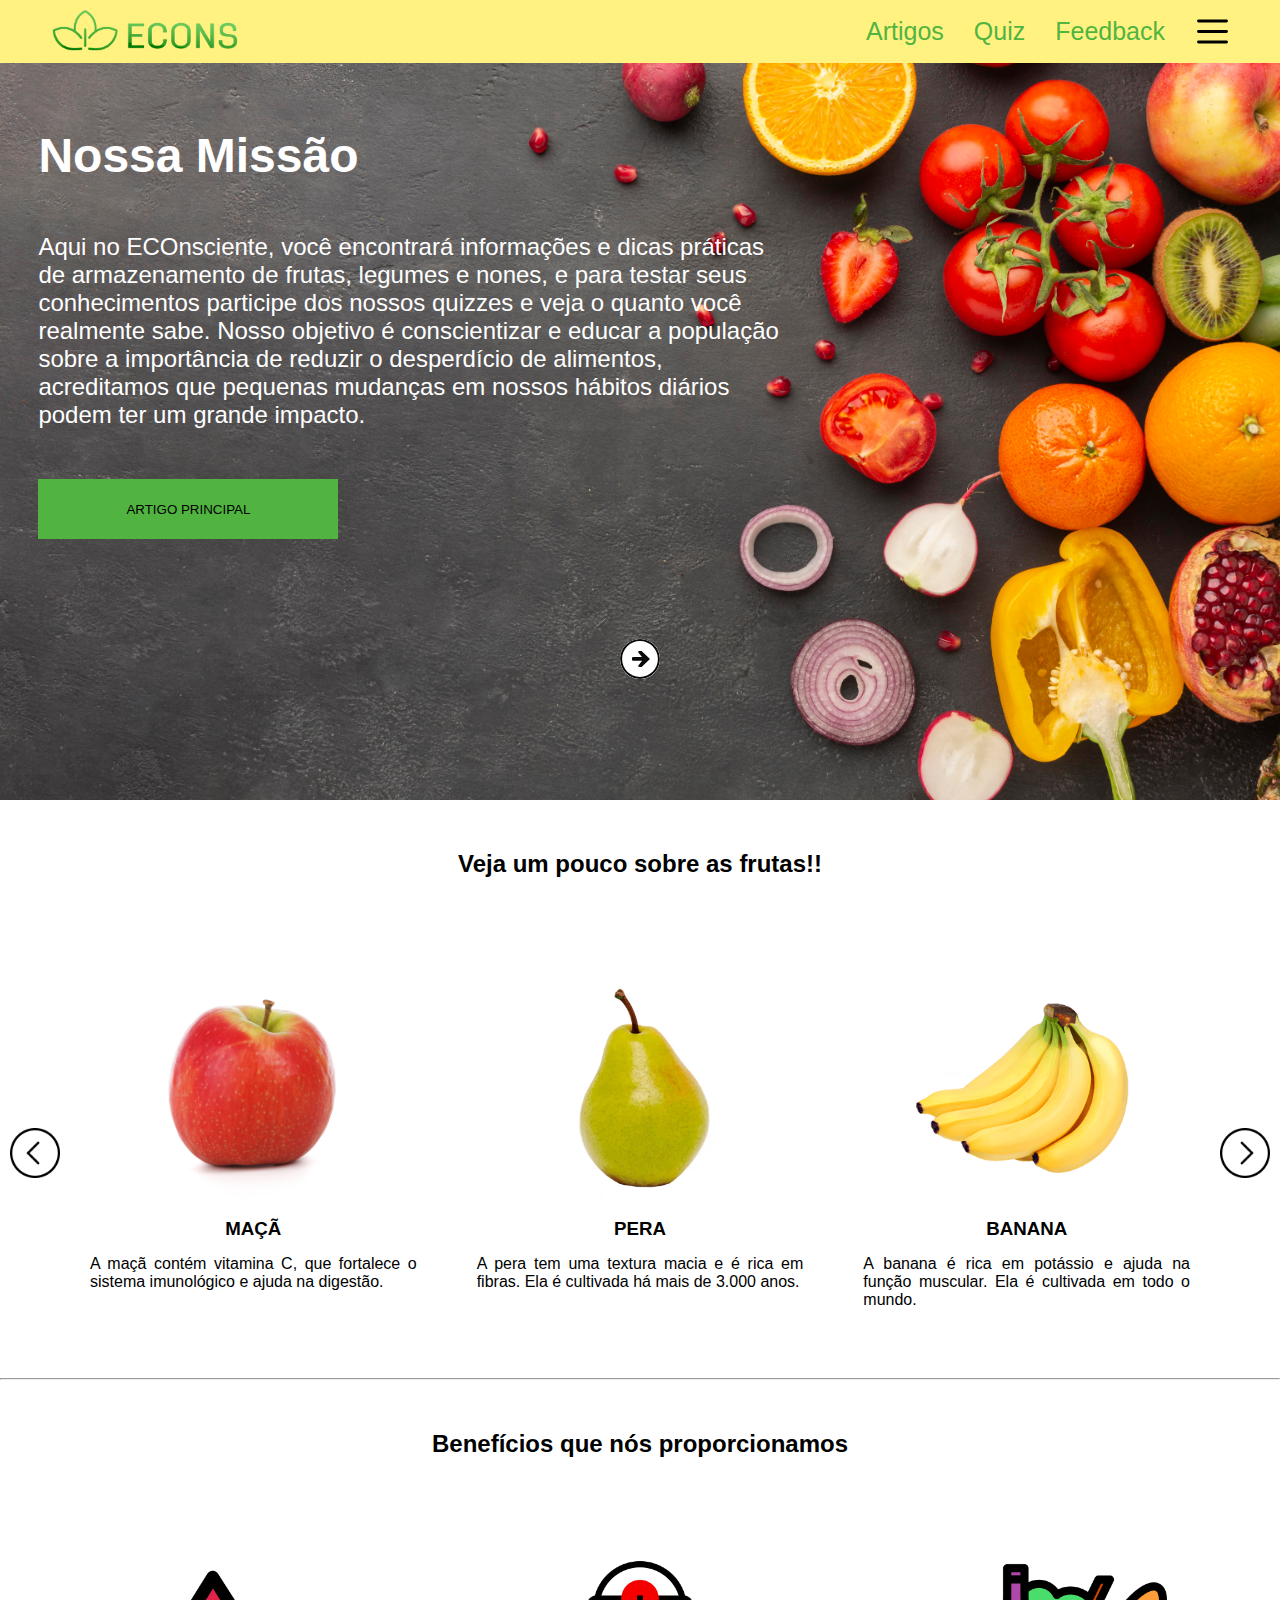
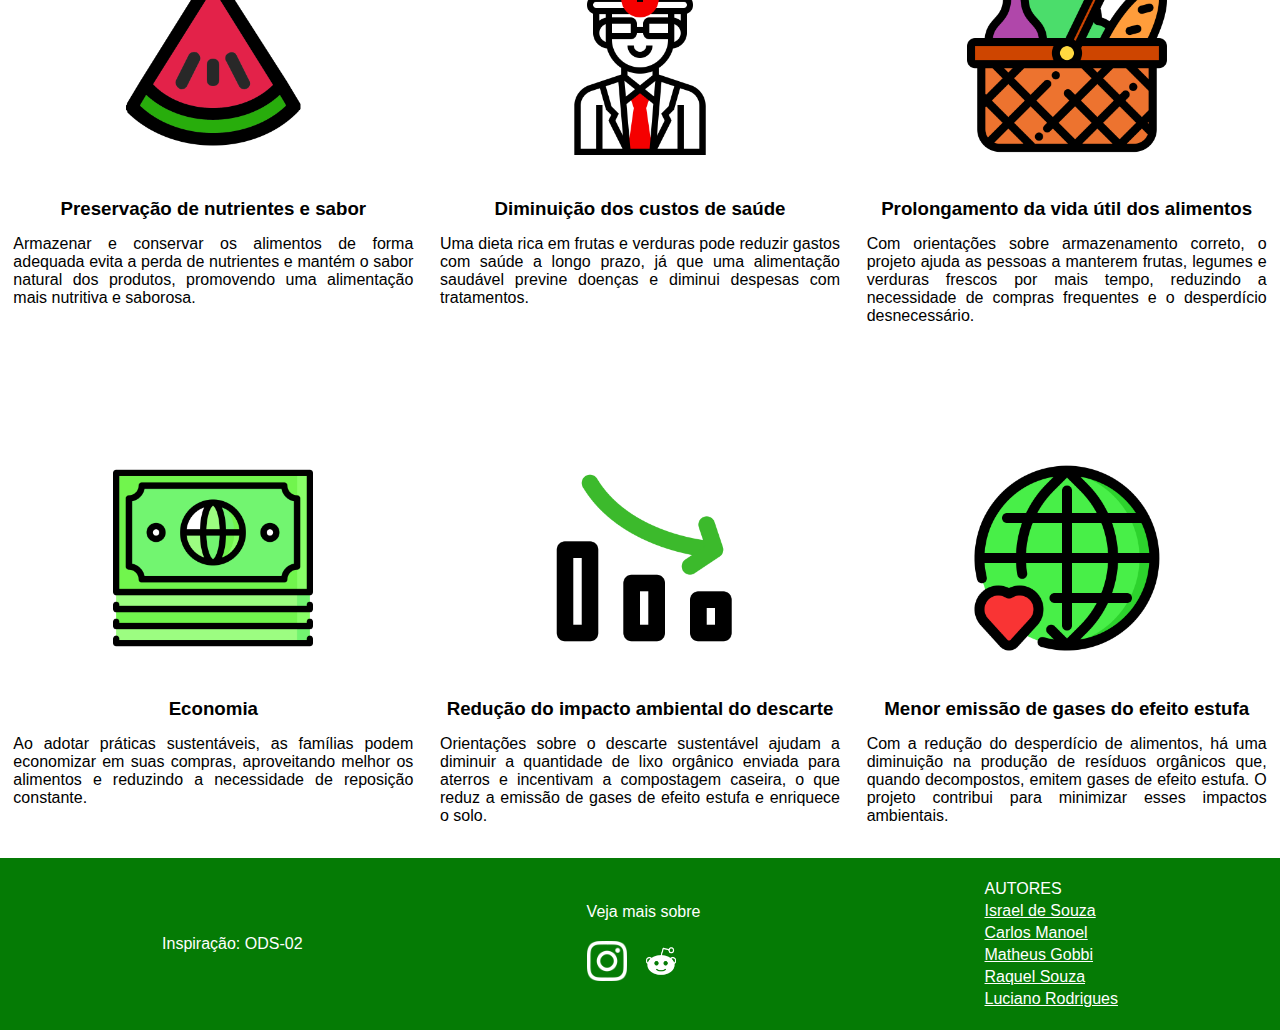
==== index.html @ 38c174a5 "[chore/feat]" ====
<!DOCTYPE html>
<html lang="pt-br">

<head>
    <link rel="shortcut icon" type="imagex/png" href="./assets/img/icone-logo.ico">
    
    <meta charset="UTF-8">
    <meta name="viewport" content="width=device-width, initial-scale=1.0">
    <title>ECONS</title>

    <link rel="stylesheet" href="./assets/style/mainintro.css">
    <link rel="stylesheet" href="./assets/style/pontos-positivos.css">
    <link rel="stylesheet" href="./assets/style/carrossel.css">
    <link rel="stylesheet" href="./assets/style/apresentacao.css">
    <link rel="stylesheet" href="./assets/style/sessao-catalogo.css">
    <link rel="stylesheet" href="./assets/style/header.css">
    <link rel="stylesheet" href="./assets/style/rodape.css">
    <link rel="stylesheet" href="./assets/style/footer-responsive-index.css">

</head>

<body>

    <header class="header">
        <div class="logo">
            <a href="./index.html"><img src="./assets/img/ECONSv2.png" alt=""></a>
        </div>

        <div>
            <nav>
                <ul>
                    <li><a href="./artigo.html">Artigos</a></li>
                    <li><a href="./quiz.html">Quiz</a></li>
                    <li><a href="./feedback.html">Feedback</a></li>

                    <li class="menu-hamb">
                        <svg xmlns="http://www.w3.org/2000/svg" x="0px" y="0px" id="menu-hamb" viewBox="0 0 50 50"
                            onclick="mostrarBarraLateral()">
                            <path
                                d="M 5 8 A 2.0002 2.0002 0 1 0 5 12 L 45 12 A 2.0002 2.0002 0 1 0 45 8 L 5 8 z M 5 23 A 2.0002 2.0002 0 1 0 5 27 L 45 27 A 2.0002 2.0002 0 1 0 45 23 L 5 23 z M 5 38 A 2.0002 2.0002 0 1 0 5 42 L 45 42 A 2.0002 2.0002 0 1 0 45 38 L 5 38 z">
                            </path>
                        </svg>
                    </li>

                </ul>
            </nav>
        </div>

    </header>

    <aside id="barraLateral">
        <nav>
            <p>Veja nosso catálogo completo de</p>
            <ol>
                <a href="./frutas.html" target="_self">
                    <li>Frutas</li>
                </a>
                <a href="./legumes.html" target="_self">
                    <li>Legumes</li>
                </a>
                <a href="./verduras.html" target="_self">
                    <li>Verduras</li>
                </a>

            </ol>
        </nav>
    </aside>



    <main class="intro">
        <div class="intro-info block" id="intro-missao">
            <h1>Nossa Missão</h1>
            <p id="missao">
                Aqui no ECOnsciente, você encontrará informações e dicas práticas de armazenamento de frutas, legumes e
                nones, e para testar seus conhecimentos participe dos nossos quizzes e veja o quanto você realmente
                sabe. Nosso objetivo é conscientizar e educar a população sobre a importância de reduzir o desperdício
                de alimentos, acreditamos que pequenas mudanças em nossos hábitos diários podem ter um grande impacto.
            </p>
            <a href="artigo.html" target="_blank"><button>ARTIGO PRINCIPAL</button></a>
        </div>

        <div class="intro-info none" id="intro-visao">
            <h1>O que pretendemos?</h1>
            <p id="pretencao">
                Nosso propósito é incentivar o consumo consciente e ajudar a reduzir o desperdício de alimentos. Para
                isso, reunimos informações essenciais sobre como manusear, armazenar, aproveitar e descartar frutas,
                legumes e verduras. Visamos resolver a fragmentação de dados espalhados pela internet, oferecendo
                conteúdos de fácil acesso e compreensão. Com isso, você pode aprender sobre técnicas de preservação,
                condições ideais de armazenamento, como identificar alimentos estragados, aproveitar ao máximo cada
                produto e descartar de forma consciente. Além disso, incluimos um quiz interativo que permite você
                testar e aprimorar os seus conhecimentos de uma forma divertida.
            </p>
        </div>

        <!-- B O T O E S -->
        <div id="intro-btn-navegacao">
            <svg class="none" version="1.1" id="icon1" xmlns="http://www.w3.org/2000/svg" x="0" y="0"
                viewBox="0 0 128 128" style="enable-background:new 0 0 128 128" xml:space="preserve"
                onclick="mudarFundoPrincipal(1)">
                <path class="st2"
                    d="M64 .3C28.7.3 0 28.8 0 64s28.7 63.7 64 63.7 64-28.5 64-63.7S99.3.3 64 .3zm0 121C32.2 121.3 6.4 95.7 6.4 64 6.4 32.3 32.2 6.7 64 6.7s57.6 25.7 57.6 57.3c0 31.7-25.8 57.3-57.6 57.3zm22.4-63.7H57.6l12.3-15.2c0-2.2-1.8-3.9-3.9-3.9h-7.1L32 64l26.8 25.5H66c2.2 0 3.9-1.8 3.9-3.9L57.1 69.9h28.6c2.2 0 3.9-1.8 3.9-3.9v-4c0-2.1-1-4.4-3.2-4.4z"
                    id="left_1_" />
            </svg>
            <svg version="1.1" id="icon2" xmlns="http://www.w3.org/2000/svg" x="0" y="0" viewBox="0 0 128 128"
                onclick="mudarFundoPrincipal(2)" style="enable-background:new 0 0 128 128" xml:space="preserve">
                <style>
                    .st0 {
                        display: none
                    }

                    .st1 {
                        display: inline
                    }

                    .st2 {
                        fill: #0a0a0a
                    }
                </style>
                <g id="row2_1_">
                    <g id="_x33__3_">
                        <path class="st2"
                            d="M64 .3C28.8.3.3 28.8.3 64s28.5 63.7 63.7 63.7 63.7-28.5 63.7-63.7S99.2.3 64 .3zm0 121C32.3 121.3 6.7 95.7 6.7 64 6.7 32.3 32.3 6.7 64 6.7c31.7 0 57.3 25.7 57.3 57.3 0 31.7-25.6 57.3-57.3 57.3zm-2-82.8c-2.2 0-3.9 1.8-3.9 3.9l12.2 15.2H41.7c-2.2 0-3.2 2.2-3.2 4.4v4c0 2.2 1.8 3.9 3.9 3.9h28.4L58.1 85.6c0 2.2 1.8 3.9 3.9 3.9h7.1L95.8 64 69.1 38.5H62z"
                            id="right_1_" />
                    </g>
                </g>
            </svg>
        </div>
    </main>

    <h2 class="center">
        Veja um pouco sobre <span id="alimentoAtual"></span>
    </h2>

    <section id="carrossel">

        <div>
            <button class="arrow-carrossel esq" onclick="anteriorExibicao()"></button>
        </div>

        <!-- FRUTAS -->

        <!-- 01 - 03 -->
        <div class="flv" id="item-carrossel-01">
            <div class="flv-image" id="maca"></div>
            <h3>MAÇÃ</h3>
            <p>
                A maçã contém vitamina C, que fortalece o sistema imunológico e ajuda na digestão.
            </p>
        </div>

        <div class="flv" id="item-carrossel-02">
            <div class="flv-image" id="pera"></div>
            <h3>PERA</h3>
            <p>
                A pera tem uma textura macia e é rica em fibras. Ela é cultivada há mais de 3.000 anos.
            </p>
        </div>

        <div class="flv" id="item-carrossel-03">
            <div class="flv-image" id="banana"></div>
            <h3>BANANA</h3>
            <p>
                A banana é rica em potássio e ajuda na função muscular. Ela é cultivada em todo o mundo.
            </p>
        </div>





        <div class="flv none" id="item-carrossel-04">
            <div class="flv-image" id="kiwi"></div>
            <h3>KIWI</h3>
            <p>O kiwi é uma excelente fonte de vitamina C, ajudando a fortalecer o sistema imunológico.</p>
        </div>

        <div class="flv none" id="item-carrossel-05">
            <div class="flv-image" id="manga"></div>
            <h3>MANGA</h3>
            <p>A manga é rica em antioxidantes e vitamina A, beneficiando a saúde da pele e visão.</p>
        </div>

        <div class="flv none" id="item-carrossel-06">
            <div class="flv-image" id="melancia"></div>
            <h3>MELANCIA</h3>
            <p>
                A melancia é composta por 90% de água e é refrescante. Ela tem origens na África.
            </p>
        </div>





        <div class="flv none" id="item-carrossel-07">
            <div class="flv-image" id="pessego"></div>
            <h3>PÊSSEGO</h3>
            <p>
                O pêssego é rico em vitaminas A e C e tem origem na China.
            </p>
        </div>

        <div class="flv none" id="item-carrossel-08">
            <div class="flv-image" id="abacaxi"></div>
            <h3>ABACAXI</h3>
            <p>O abacaxi é rico em bromelina, uma enzima que ajuda na digestão e alivia inflamações.</p>
        </div>

        <div class="flv none" id="item-carrossel-09">
            <div class="flv-image" id="laranja"></div>
            <h3>LARANJA</h3>
            <p>A laranja é rica em vitamina C e pode ser usada para extrair óleos essenciais de sua casca.</p>
        </div>

        <!-- LEGUMES -->

        <div class="flv none" id="item-carrossel-10">
            <div class="flv-image" id="pepino"></div>
            <h3>PEPINO</h3>
            <p>
                O pepino é 95% água, ajudando na hidratação. Ele pertence à família das cucurbitáceas.
            </p>
        </div>

        <div class="flv none" id="item-carrossel-11">
            <div class="flv-image" id="abobora"></div>
            <h3>ABÓBORA</h3>
            <p>
                A abóbora é rica em vitamina A e antioxidantes, além de pertencer à família das cucurbitáceas.
            </p>
        </div>

        <div class="flv none" id="item-carrossel-12">
            <div class="flv-image maca" id="batata"></div>
            <h3>BATATA</h3>
            <p>
                A batata é rica em carboidratos e uma das hortaliças mais consumidas no mundo.
            </p>
        </div>





        <div class="flv none" id="item-carrossel-13">
            <div class="flv-image" id="cebola"></div>
            <h3>CEBOLA</h3>
            <p>
                A cebola é rica em antioxidantes e compostos que ajudam a fortalecer o sistema imunológico.
            </p>
        </div>

        <div class="flv none" id="item-carrossel-14">
            <div class="flv-image" id="beterraba"></div>
            <h3>BETERRABA</h3>
            <p>
                A beterraba é rica em ferro e antioxidantes, ajudando a melhorar a circulação sanguínea.
            </p>
        </div>

        <div class="flv none" id="item-carrossel-15">
            <div class="flv-image maca" id="aspargo"></div>
            <h3>ASPARGO</h3>
            <p>
                O aspargo é rico em vitaminas A, C e K, além de ser um excelente aliado para a saúde digestiva.
            </p>
        </div>





        <div class="flv none" id="item-carrossel-16">
            <div class="flv-image" id="rabanete"></div>
            <h3>RABANETE</h3>
            <p>
                O rabanete é rico em vitamina C e ajuda na digestão e desintoxicação.
            </p>
        </div>

        <div class="flv none" id="item-carrossel-17">
            <div class="flv-image" id="ervilha"></div>
            <h3>ERVILHA</h3>
            <p>
                A ervilha é rica em proteínas, fibras e vitaminas, sendo uma ótima opção para dietas equilibradas.
            </p>
        </div>

        <div class="flv none" id="item-carrossel-18">
            <div class="flv-image" id="berinjela"></div>
            <h3>BERINJELA</h3>
            <p>
                A berinjela é rica em fibras e antioxidantes, ajudando no controle do colesterol.
            </p>
        </div>

        <!-- VERDURAS -->

        <div class="flv none" id="item-carrossel-19">
            <div class="flv-image" id="alface"></div>
            <h3>ALFACE</h3>
            <p>
                A alface é rica em água e fibras, ajudando na digestão e na hidratação do corpo.
            </p>
        </div>

        <div class="flv none" id="item-carrossel-20">
            <div class="flv-image" id="couve"></div>
            <h3>COUVE</h3>
            <p>
                A couve é rica em vitaminas A, C e K, além de ser excelente para a saúde óssea e digestiva.
            </p>
        </div>

        <div class="flv none" id="item-carrossel-21">
            <div class="flv-image" id="espinafre"></div>
            <h3>ESPINAFRE</h3>
            <p>
                O espinafre é rico em ferro e antioxidantes, fortalecendo o sistema imunológico.
            </p>
        </div>




        <div class="flv none" id="item-carrossel-22">
            <div class="flv-image" id="brocolis"></div>
            <h3>BRÓCOLIS</h3>
            <p>
                O brócolis é rico em vitamina C e antioxidantes, bom para o coração e imunidade.
            </p>
        </div>

        <div class="flv none" id="item-carrossel-23">
            <div class="flv-image" id="agriao"></div>
            <h3>AGRIÃO</h3>
            <p>
                O agrião é rico em vitamina C e antioxidantes, beneficiando a pele e imunidade.
            </p>
        </div>

        <div class="flv none" id="item-carrossel-24">
            <div class="flv-image" id="repolho"></div>
            <h3>REPOLHO</h3>
            <p>
                O repolho é rico em fibras e vitamina C, ajudando na digestão e imunidade.
            </p>
        </div>

        <div class="flv none" id="item-carrossel-25">
            <div class="flv-image" id="acelga"></div>
            <h3>ACELGA</h3>
            <p>
                A acelga é rica em vitaminas A, C e K, além de cálcio e ferro, ajudando os ossos.
            </p>
        </div>

        <div class="flv none" id="item-carrossel-26">
            <div class="flv-image" id="pimentao"></div>
            <h3>ORÉGANO </h3>
            <p>
                O orégano tem antioxidantes e propriedades anti-inflamatórias, ajudando na digestão.
            </p>
        </div>

        <div class="flv none" id="item-carrossel-27">
            <div class="flv-image" id="coentro"></div>
            <h3>COENTRO</h3>
            <p>
                O coentro é rico em antioxidantes e vitaminas A e C, auxiliando na digestão e detox.
            </p>
        </div>

        <div>
            <button class="arrow-carrossel dir" onclick="proximaExibicao()"></button>
        </div>

    </section>

    <!-- ALGO PARA SEPARAR AS SESSÕES -->
    <hr>

    <h2 class="center">
        Benefícios que nós proporcionamos
    </h2>

    <section>

        <div class="pontos-positivos">
            <div class="box">
                <div class="box-content">
                    <img src="./assets/img/index/watermelon-breakfast-svgrepo-com.png" width="200px" alt="" srcset="">
                </div>
                <h3>Preservação de nutrientes e sabor</h3>
                <p>Armazenar e conservar os alimentos de forma adequada evita a perda de nutrientes e mantém o sabor
                    natural dos produtos, promovendo uma alimentação mais nutritiva e saborosa.</p>
            </div>

            <div class="box">
                <div class="box-content"><img src="./assets/img/index/doctor-human-svgrepo-com.png" width="200px" alt=""
                        srcset=""></div>
                <h3>Diminuição dos custos de saúde</h3>
                <p>Uma dieta rica em frutas e verduras pode reduzir gastos com saúde a longo prazo, já que uma
                    alimentação saudável previne doenças e diminui despesas com tratamentos.</p>
            </div>

            <div class="box">
                <div class="box-content ">
                    <img src="./assets/img/index/basket-picnic-svgrepo-com.png" width="200px" alt="" srcset="">
                </div>
                <h3>Prolongamento da vida útil dos alimentos</h3>
                <p>Com orientações sobre armazenamento correto, o projeto ajuda as pessoas a manterem frutas, legumes e
                    verduras frescos por mais tempo, reduzindo a necessidade de compras frequentes e o desperdício
                    desnecessário.</p>
            </div>

        </div>


        <div class="pontos-positivos">
            <div class="box">
                <div class="box-content"><img src="./assets/img/index/economy-svgrepo-com.png" width="200px" alt=""
                        srcset=""></div>
                <h3>Economia</h3>
                <p>Ao adotar práticas sustentáveis, as famílias podem economizar em suas compras, aproveitando melhor os
                    alimentos e reduzindo a necessidade de reposição constante.</p>
            </div>

            <div class="box">
                <div class="box-content ">
                    <img src="./assets/img/index/chart-column-low-svgrepo-com.png" width="200px" alt="" srcset="">
                </div>
                <h3>Redução do impacto ambiental do descarte</h3>
                <p>Orientações sobre o descarte sustentável ajudam a diminuir a quantidade de lixo orgânico enviada para
                    aterros e incentivam a compostagem caseira, o que reduz a emissão de gases de efeito estufa e
                    enriquece o solo.</p>
            </div>

            <div class="box">
                <div class="box-content">
                    <img src="./assets/img/index/enviroment-green-love-planet-save-world-svgrepo-com.png" width="200px"
                        alt="" srcset="">
                </div>
                <h3>Menor emissão de gases do efeito estufa</h3>
                <p>Com a redução do desperdício de alimentos, há uma diminuição na produção de resíduos orgânicos que,
                    quando decompostos, emitem gases de efeito estufa. O projeto contribui para minimizar esses impactos
                    ambientais.</p>
            </div>

        </div>





    </section>


    <footer class="rodape">

        <div class="link-footer">
            <p>Inspiração: <a href="https://brasil.un.org/pt-br/sdgs/2" target="_blank">ODS-02</a></p> 
        </div>

        <div>

            <div>
                <div>
                    Veja mais sobre
                </div>

                <div class="icones-rodape">
                    <a href="http://www.instagram.com/ec0ns_" target="_blank" rel="noopener noreferrer"><img
                            src="assets/img/insta.png" alt=""></a>

                    <a href="https://www.reddit.com/user/Ec0nsciente/" target="_blank"><img src="assets/img/red.png"
                            alt=""></a>
                </div>

            </div>
        </div>


        <div>
            <ul>
                <li class="fonte-bold">AUTORES </li>
                <li><a class="semEstiloAncora" href="https://github.com/israelsouza" target="_blank"
                        rel="noopener noreferrer">Israel de Souza</a> </li>
                <li><a class="semEstiloAncora" href="https://github.com/Dippshit" target="_blank">Carlos Manoel</a>
                </li>
                <li><a class="semEstiloAncora" href="https://github.com/TakiG13" target="_blank">Matheus Gobbi</a> </li>
                <li><a class="semEstiloAncora" href="https://github.com/RaquelSK" target="_blank">Raquel Souza</a> </li>
                <li><a class="semEstiloAncora" href="https://github.com/LucianoVitor" target="_blank"
                        rel="noopener noreferrer">Luciano Rodrigues</a> </li>
            </ul>
        </div>

    </footer>


    <script src="./assets/js/index.js"></script>
    <script src="./assets/js/exibirMenu.js"></script>
</body>

</html>
---- assets/style/mainintro.css ----
.display_block {
    display: block;
}

.display_none {
    display: block;
}

.intro {
    background-image: url(./../img/frutas.jpg);
    background-size: cover;
    background-repeat: no-repeat;
    width: 100%;
    height: 800px;
}

.intro-info {
    color: white;
    font-size: 1.5em;
    z-index: 0;
}

.intro-info h1 {
    padding-top: 10%;
    margin-bottom: 50px;
    margin-left: 3%;
}

.intro-info p{
    margin-bottom: 50px;
    max-width: 900px;
    margin-left: 3%;
}

p#missao{
    max-width: 750px;
}

.intro-info button {
    margin-left: 3%;
    width: 300px;
    height: 60px;
    background-color: #51b441;
    border: 0;
    transition: .8s;
}

.intro-info button:hover {
    cursor: pointer;
    transition: .8s;
    letter-spacing: 2px;
    font-size: 20px;
}

#intro-visao{
    padding-top: 4px;
}

#intro-btn-navegacao {
    padding-top: 100px;
    display: flex;
    justify-content: center;
    align-items: flex-end;
    text-align: center;

    & svg {
        margin: 0 20px;
        border: none;
        border-radius: 50%;
        background-color: white;
        height: 40px;
        width: 40px;
    }

    & button:hover {
        cursor: pointer;
    }
}
---- assets/style/pontos-positivos.css ----
.pontos-positivos {
    display: flex;
    justify-content: space-around;
    padding: 20px 0;
}

.box {
    padding: 80px 0;
    width: 400px;
    height: 300px;
    background-color: white;
    text-align: justify;
}

.box h3 {
    text-align: center;
    padding-bottom: 15px;
}

.box-content {
    width: 90%;
    height: 220px;
    margin: 0 auto;
    margin-bottom: 20px;
    text-align: center;
}
---- assets/style/carrossel.css ----
.center{
    text-align: center;
    padding-top: 50px;
}

#carrossel {
    display: flex;
    justify-content: center;
}

.none {
    display: none;
}

.flv {
    padding: 100px 30px 100px 30px;
    width: 400px;
    height: 300px;
    text-align: justify;
}

.flv-image {
    width: 90%;
    height: 220px;
    margin: 0 auto;
    margin-bottom: 20px;
}

.flv h3 {
    padding-bottom: 15px;
    text-align: center;
}

/* F R U T A S */

#maca {
    background-image: url(../img/fruta/red-apple-isolated.jpg);
    background-position: center;
    background-size: contain;
    background-repeat: no-repeat;
}

#pera {
    background-image: url(../img/fruta/pera_isolated.png);
    background-position: center;
    background-size: contain;
    background-repeat: no-repeat;
}

#banana {
    background-image: url(../img/fruta/banana_isolated.png);
    background-position: center;
    background-size: contain;
    background-repeat: no-repeat;
}

#kiwi {
    background-image: url(../img/fruta/kiwi_isolated.png);
    background-position: center;
    background-size: contain;
    background-repeat: no-repeat;
}

#manga {
    background-image: url(../img/fruta/manga_isolated.png);
    background-position: center;
    background-size: contain;
    background-repeat: no-repeat;
}

#melancia {
    background-image: url(../img/fruta/melancia_isolated.png);
    background-position: center;
    background-size: contain;
    background-repeat: no-repeat;
}

#pessego {
    background-image: url(../img/fruta/pessego_isolated.png);
    background-position: center;
    background-size: contain;
    background-repeat: no-repeat;
}

#abacaxi {
    background-image: url(../img/fruta/abacaxi_isolated.jpg);
    background-position: center;
    background-size: contain;
    background-repeat: no-repeat;
}

#laranja {
    background-image: url(../img/fruta/laranja_isolated.png);
    background-position: center;
    background-size: contain;
    background-repeat: no-repeat;
}

/* L E G U M E S */

#pepino {
    background-image: url(../img/legume/pepino_isolated.png);
    background-position: center;
    background-size: contain;
    background-repeat: no-repeat;
}

#abobora {
    background-image: url(../img/legume/abobora_isolated.png);
    background-position: center;
    background-size: contain;
    background-repeat: no-repeat;
}

#batata {
    background-image: url(../img/legume/batata_isolated.png);
    background-position: center;
    background-size: contain;
    background-repeat: no-repeat;
}

#cebola {
    background-image: url(../img/legume/cebola_isolated.png);
    background-position: center;
    background-size: contain;
    background-repeat: no-repeat;
}

#beterraba {
    background-image: url(../img/legume/beterraba_isolated.png);
    background-position: center;
    background-size: contain;
    background-repeat: no-repeat;
}

#aspargo {
    background-image: url(../img/legume/aspargo_isolated.png);
    background-position: center;
    background-size: contain;
    background-repeat: no-repeat;
}

#rabanete {
    background-image: url(../img/legume/rabanete_isolated.png);
    background-position: center;
    background-size: contain;
    background-repeat: no-repeat;
}

#ervilha {
    background-image: url(../img/legume/ervilha_isolated.png);
    background-position: center;
    background-size: contain;
    background-repeat: no-repeat;
}

#berinjela {
    background-image: url(../img/legume/berinjela_isolated.png);
    background-position: center;
    background-size: contain;
    background-repeat: no-repeat;
}

/* V E R D U R A S */

#alface {
    background-image: url(../img/verdura/alface_isolated.png);
    background-position: center;
    background-size: contain;
    background-repeat: no-repeat;
}

#couve {
    background-image: url(../img/verdura/couve_isolated.png);
    background-position: center;
    background-size: contain;
    background-repeat: no-repeat;
}

#espinafre {
    background-image: url(../img/verdura/espinafre_isolated.png);
    background-position: center;
    background-size: contain;
    background-repeat: no-repeat;
}



#brocolis {
    background-image: url(../img/verdura/brocolis_isolated.jpg);
    background-position: center;
    background-size: contain;
    background-repeat: no-repeat;
}

#agriao {
    background-image: url(../img/verdura/agriao_isolated.png);
    background-position: center;
    background-size: contain;
    background-repeat: no-repeat;
}

#repolho {
    background-image: url(../img/verdura/repolho_isolated.png);
    background-position: center;
    background-size: contain;
    background-repeat: no-repeat;
}




#acelga {
    background-image: url(../img/verdura/acelga_isolated.jpg);
    background-position: center;
    background-size: contain;
    background-repeat: no-repeat;
}

#pimentao {
    background-image: url(../img/verdura/oregano-isolated.png);
    background-position: center;
    background-size: contain;
    background-repeat: no-repeat;
}

#coentro {
    background-image: url(../img/verdura/coentro_isolated.png);
    background-position: center;
    background-size: contain;
    background-repeat: no-repeat;
}


.esq {
    margin-left: 10px;
    position: relative;
    top: 50%;
    background-image: url(../img/arrow-arrow-left.png);
    width: 50px;
    height: 50px;
    background-position: center;
    background-size: contain;
    background-repeat: no-repeat;
    border: 0;
    background-color: unset;
}

.dir {
    margin-right: 10px;
    position: relative;
    top: 50%;
    background-image: url(../img/arrow-arrow-right.png);
    width: 50px;
    height: 50px;
    background-position: center;
    background-size: contain;
    background-repeat: no-repeat;
    border: 0;
    background-color: unset;
}

#carrossel button:hover {
    cursor: pointer;
}
---- assets/style/sessao-catalogo.css ----
.container-catalogo{
    display: flex;
    justify-content: space-around;
    align-items: center;
}

.container-catalogo-itens{
    padding-top: 100px;
    margin-top: 50px;
    background-color: rebeccapurple;
    width: 250px;
}
---- assets/style/header.css ----
* {
    margin: 0;
    padding: 0;
    font-family: Arial, sans-serif;
}

.header {
    font-size: 0;
    z-index: 1;
    width: 100%;
    position: fixed;
    top: 0;
    left: 0;
    display: flex;
    justify-content: space-between;
    align-items: center;
    background-color: #fff281;
    padding: 10px 0;
}

.header .logo img {
    width: 200px;
    margin-left: 50px;
}

.header nav ul {
    display: flex;
    align-items: center;
    list-style: none;
    margin: 0;
    padding: 0;
}

.header li {
    margin-left: 30px;
    font-size: 25px;
}

.header li a {
    text-decoration: none;
    color: #51b441;
}

.menu-hamb {
    margin: 0 50px 0 0;
    cursor: pointer;
    width: 35px;
    height: 35px;
}

#barraLateral {
    display: none;
    padding-top: 78px;
    background-color: #fff281;
    margin: 0 auto;
    text-align: center;
    transition: .9s;
}

#barraLateral p {
    border-top: 1px solid black;
    padding-top: 5px;
    margin-bottom: 3px;
}

#barraLateral a {
    color: black;
    text-decoration: none;
}

aside#barraLateral ol {
    margin-bottom: 0;
    padding-left: 0;
}

#barraLateral ol li {
    border-top: 1px solid black;
    list-style: none;
    padding: 5px 0;
}

#barraLateral ol li:hover {
    background-color: #faea54f9;
    transition: .2s;
}
---- assets/style/rodape.css ----
.semEstiloAncora{
    color: white;
}

.rodape {
    display: flex;
    justify-content: space-around;
    align-items: center;
    background-color: #057b05;
    color: white;
    padding: 20px;
}

.rodape li {
    list-style: none;
    padding: 2px 0;
}

.rodape .icones-rodape  a  {
    width: 800px;
    height: 800px;
    padding-top: 20px;
}

.rodape div.icones-rodape img:first-child {
    width: 40px;
    height: auto;
    padding-top: 20px;
    padding-right: 10px;
}

.link-footer a{
    color: white;
    text-decoration: none;
}
---- assets/style/footer-responsive-index.css ----
@media (min-width: 1300px) {
    footer {
        margin-top: 100px;
    }
}
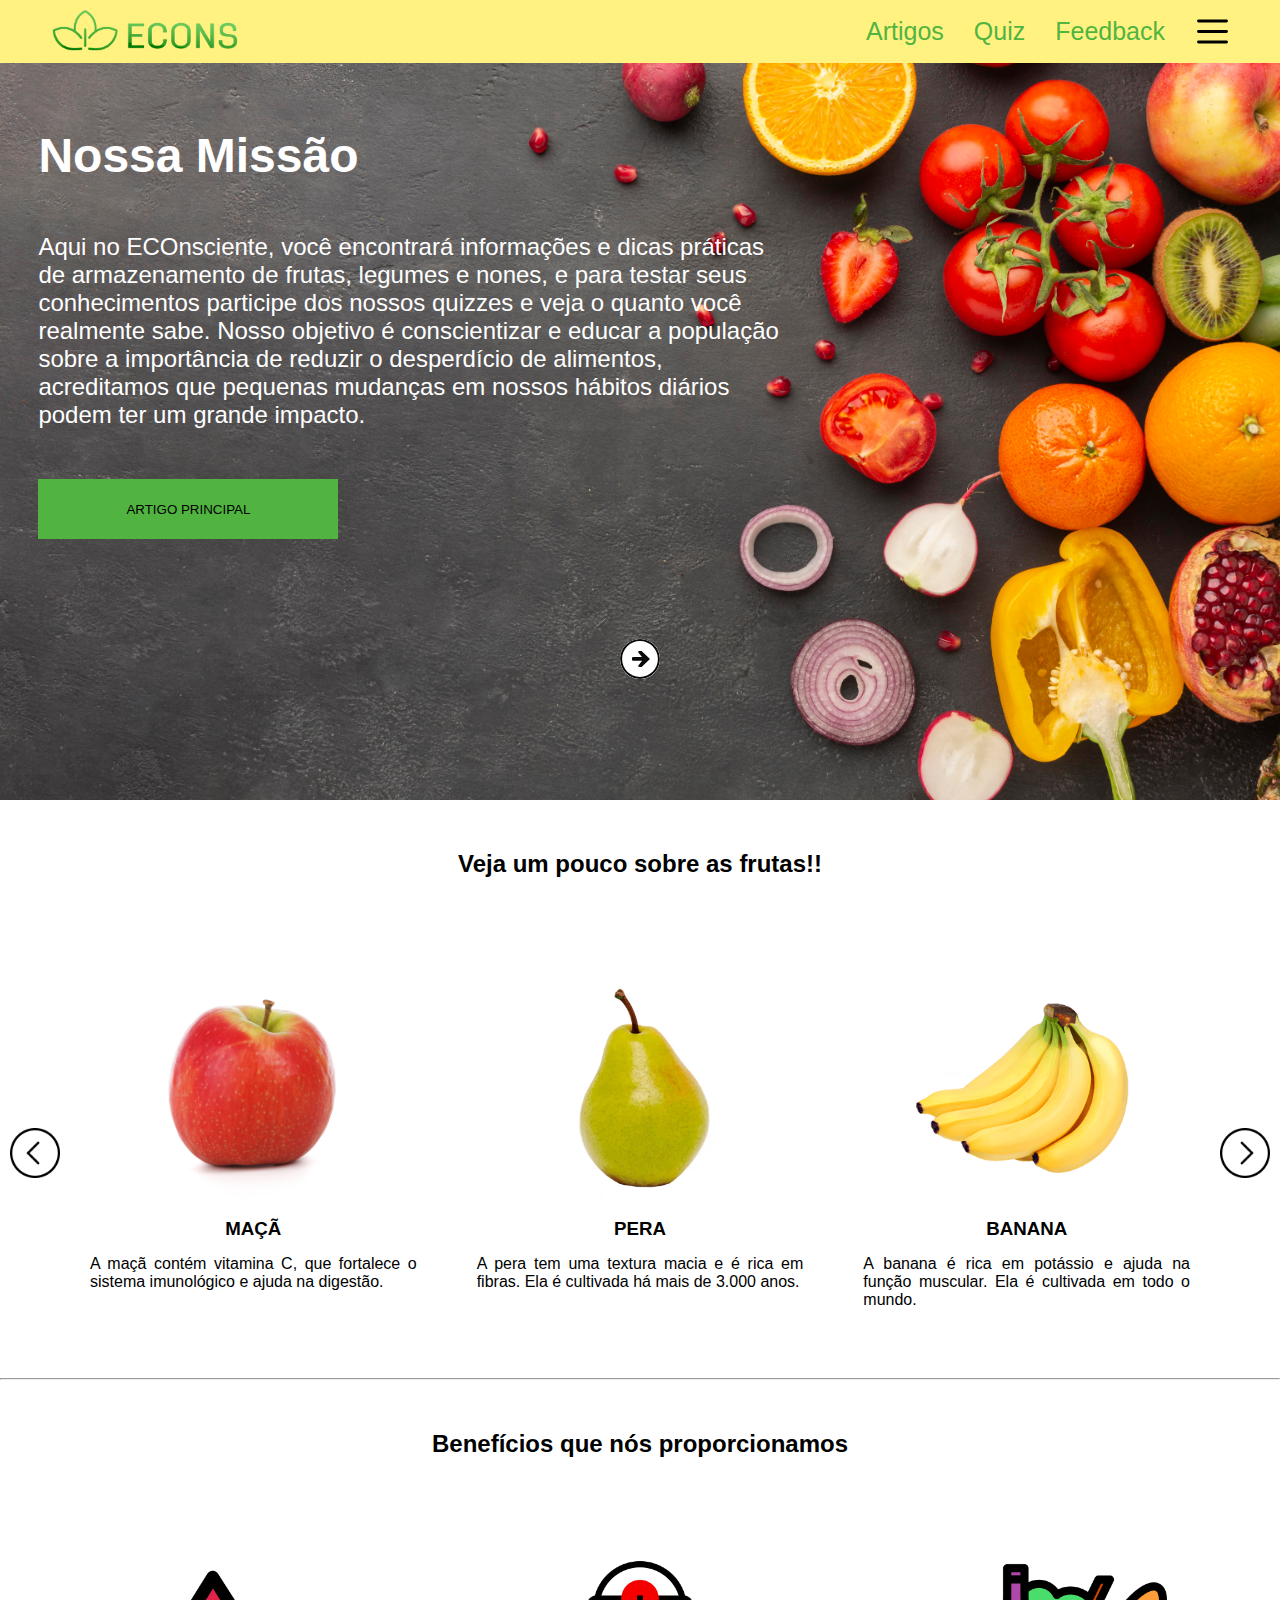
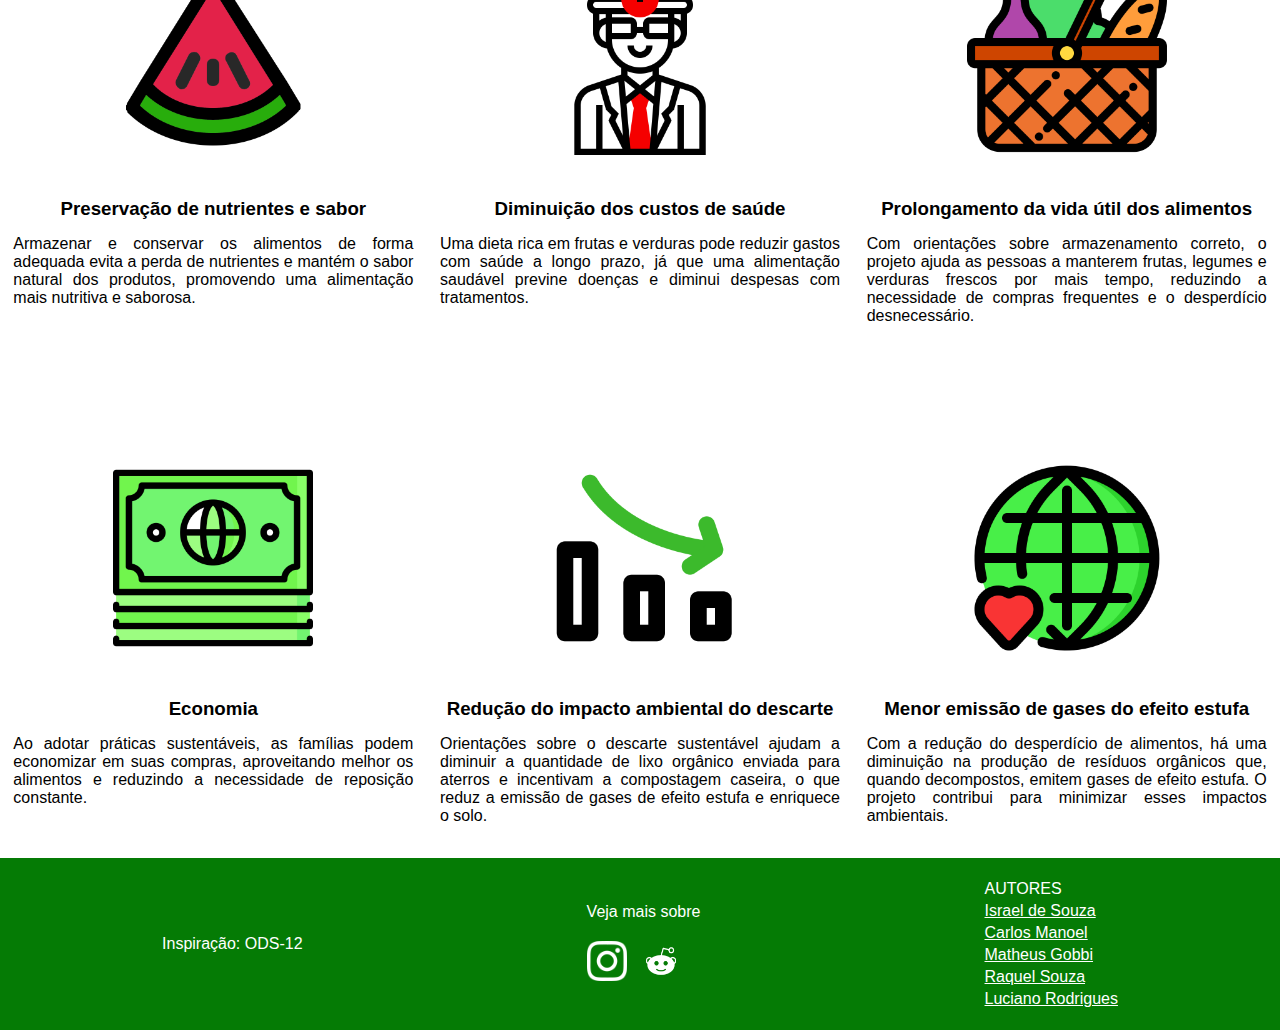
==== commit f7f1a969: "[chore]" ====
--- a/index.html
+++ b/index.html
@@ -460,7 +460,7 @@
     <footer class="rodape">
 
         <div class="link-footer">
-            <p>Inspiração: <a href="https://brasil.un.org/pt-br/sdgs/2" target="_blank">ODS-02</a></p> 
+            <p>Inspiração: <a href="https://brasil.un.org/pt-br/sdgs/12" target="_blank">ODS-12</a></p> 
         </div>
 
         <div>
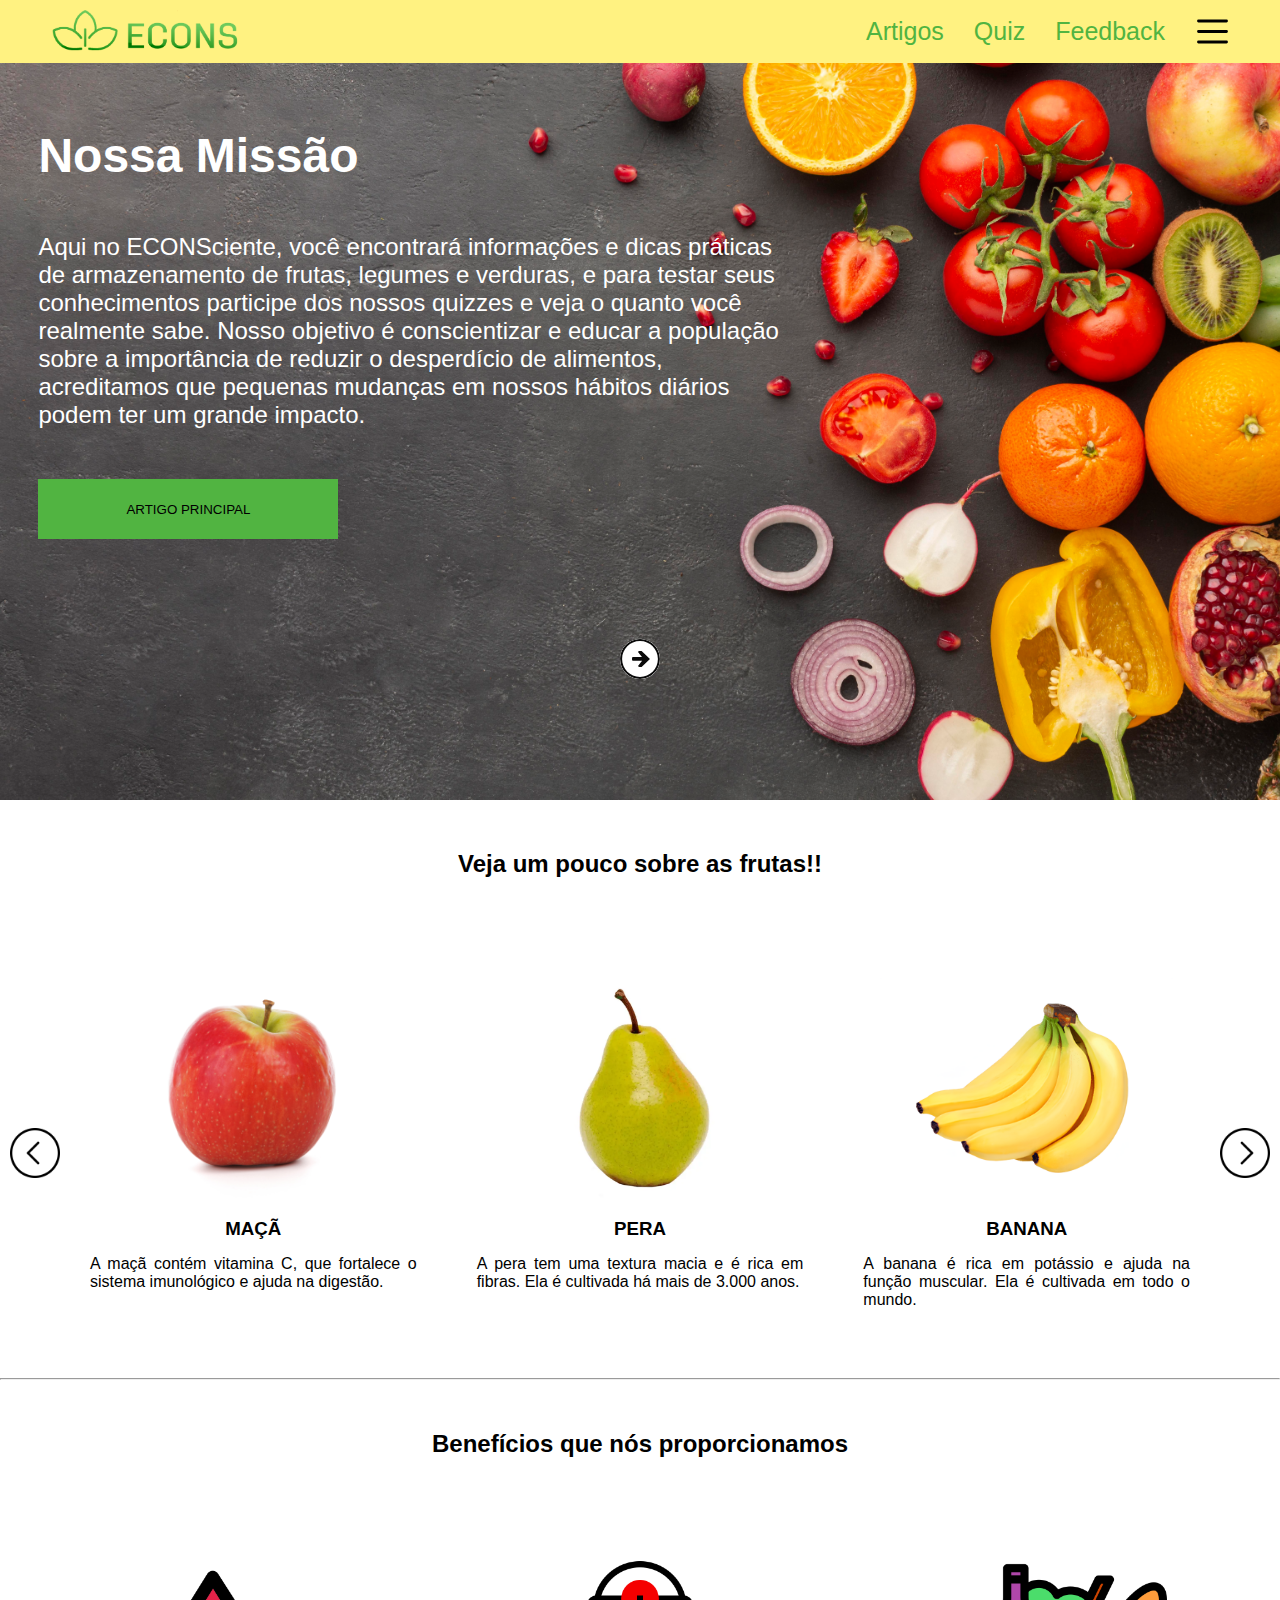
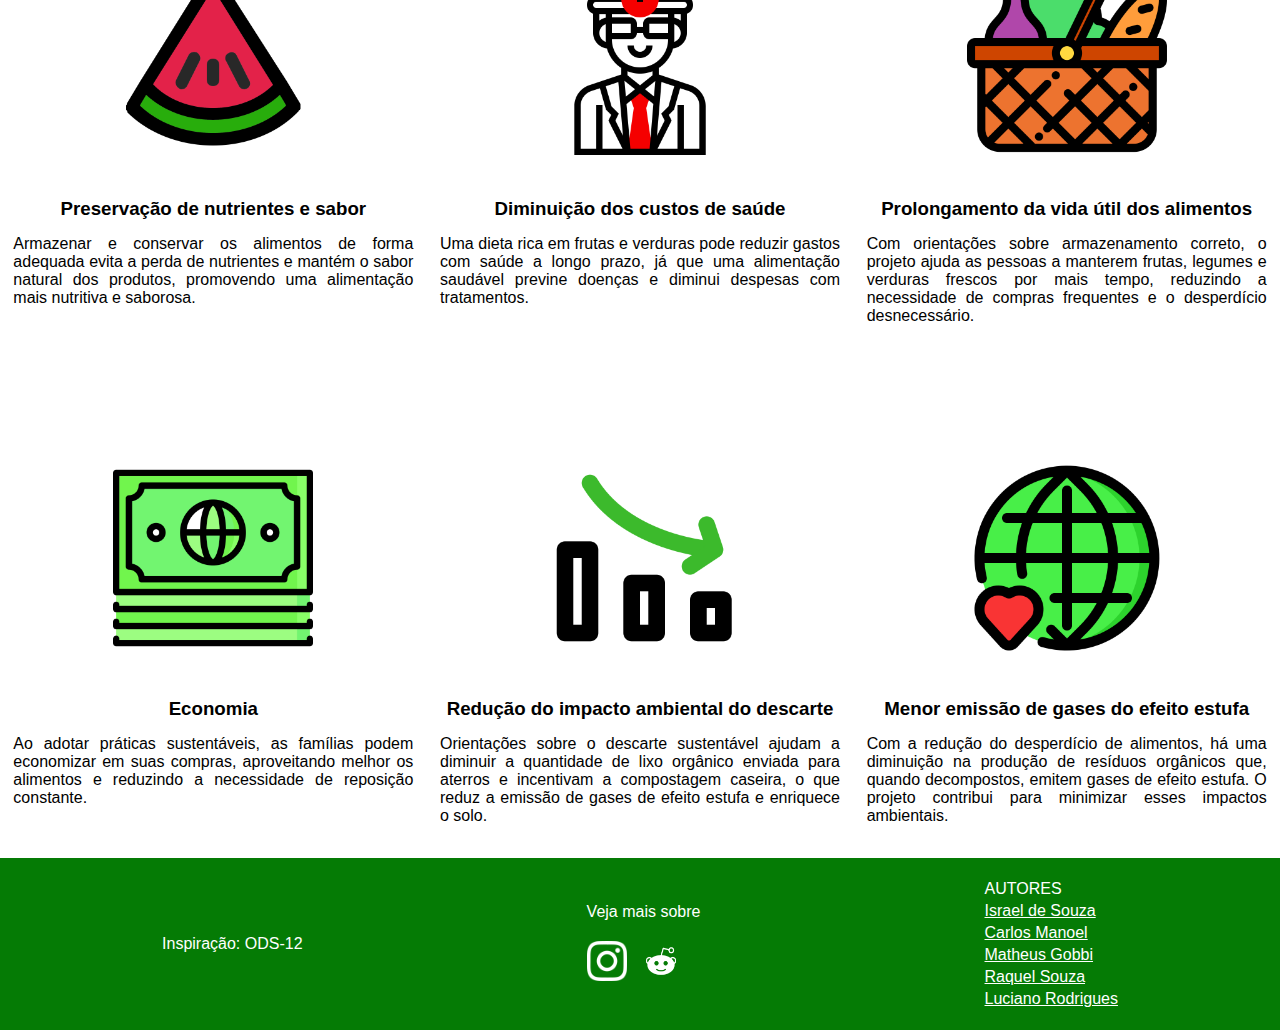
==== commit 3b7b2a4f: "[chore] ortografia corrigida" ====
--- a/index.html
+++ b/index.html
@@ -72,8 +72,8 @@
         <div class="intro-info block" id="intro-missao">
             <h1>Nossa Missão</h1>
             <p id="missao">
-                Aqui no ECOnsciente, você encontrará informações e dicas práticas de armazenamento de frutas, legumes e
-                nones, e para testar seus conhecimentos participe dos nossos quizzes e veja o quanto você realmente
+                Aqui no ECONSciente, você encontrará informações e dicas práticas de armazenamento de frutas, legumes e
+                verduras, e para testar seus conhecimentos participe dos nossos quizzes e veja o quanto você realmente
                 sabe. Nosso objetivo é conscientizar e educar a população sobre a importância de reduzir o desperdício
                 de alimentos, acreditamos que pequenas mudanças em nossos hábitos diários podem ter um grande impacto.
             </p>
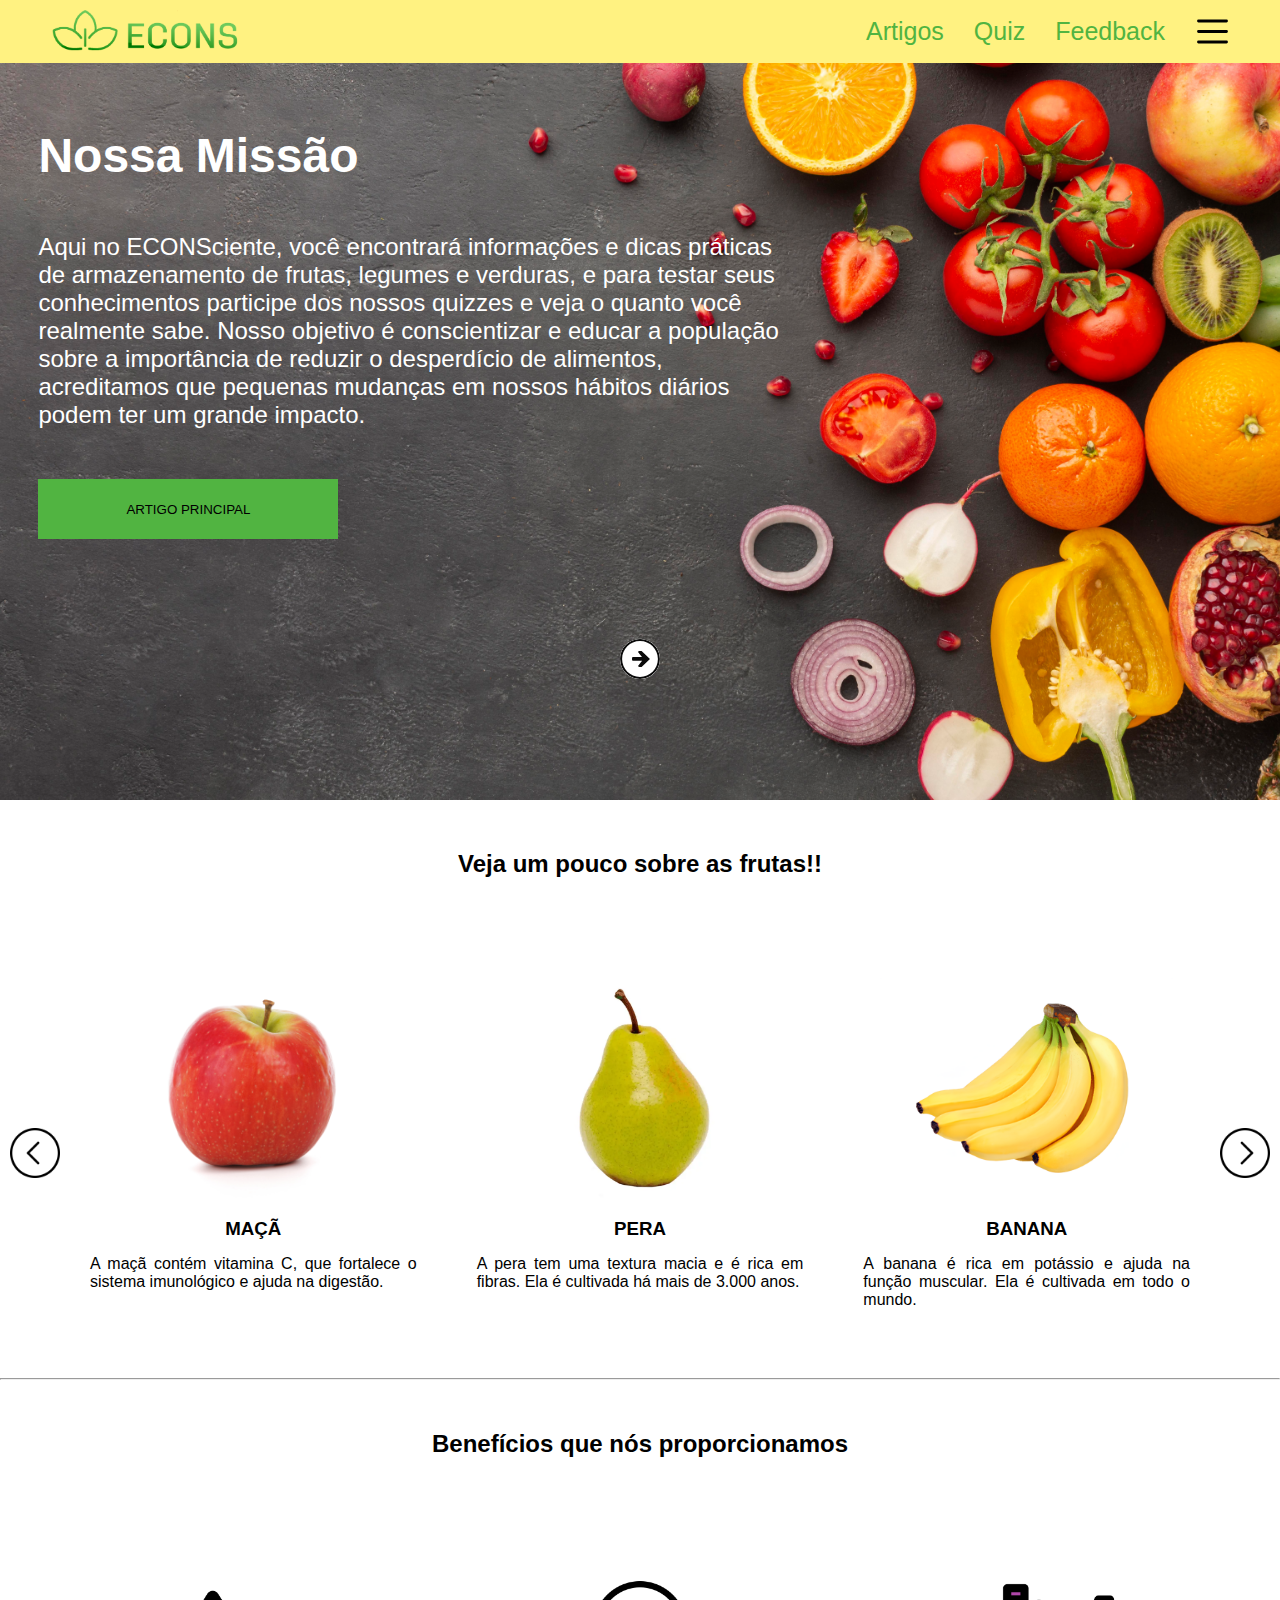
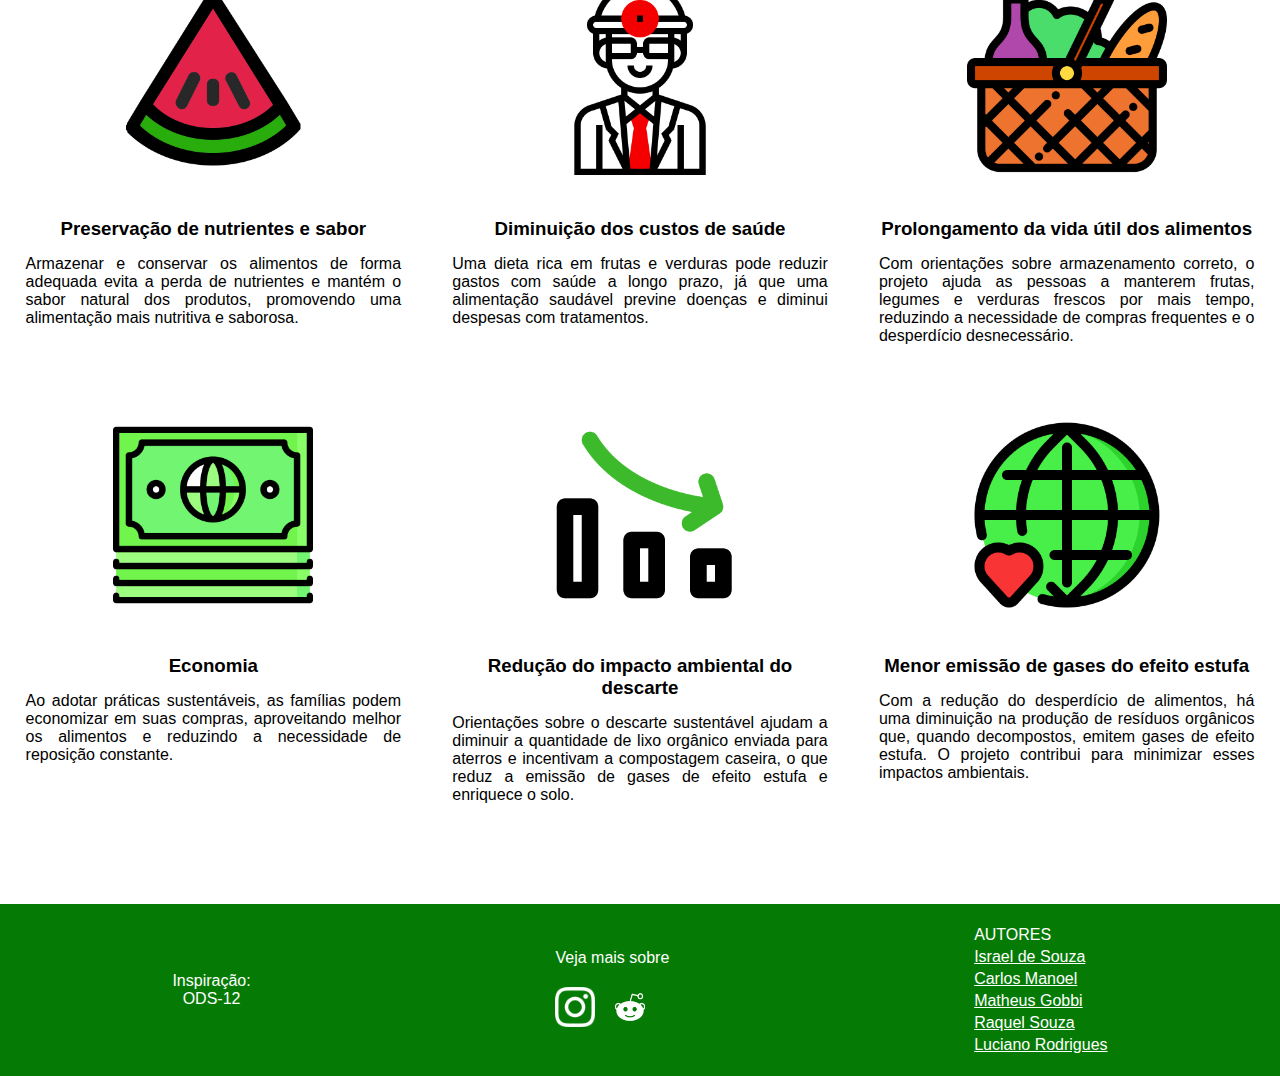
==== commit 9355bb2c: "[chore] responsividade" ====
--- a/index.html
+++ b/index.html
@@ -11,11 +11,9 @@
     <link rel="stylesheet" href="./assets/style/mainintro.css">
     <link rel="stylesheet" href="./assets/style/pontos-positivos.css">
     <link rel="stylesheet" href="./assets/style/carrossel.css">
-    <link rel="stylesheet" href="./assets/style/apresentacao.css">
     <link rel="stylesheet" href="./assets/style/sessao-catalogo.css">
     <link rel="stylesheet" href="./assets/style/header.css">
     <link rel="stylesheet" href="./assets/style/rodape.css">
-    <link rel="stylesheet" href="./assets/style/footer-responsive-index.css">
 
 </head>
 
@@ -390,7 +388,7 @@
         <div class="pontos-positivos">
             <div class="box">
                 <div class="box-content">
-                    <img src="./assets/img/index/watermelon-breakfast-svgrepo-com.png" width="200px" alt="" srcset="">
+                    <img src="./assets/img/index/watermelon-breakfast-svgrepo-com.png" alt="" srcset="">
                 </div>
                 <h3>Preservação de nutrientes e sabor</h3>
                 <p>Armazenar e conservar os alimentos de forma adequada evita a perda de nutrientes e mantém o sabor
@@ -398,7 +396,7 @@
             </div>
 
             <div class="box">
-                <div class="box-content"><img src="./assets/img/index/doctor-human-svgrepo-com.png" width="200px" alt=""
+                <div class="box-content"><img src="./assets/img/index/doctor-human-svgrepo-com.png" alt=""
                         srcset=""></div>
                 <h3>Diminuição dos custos de saúde</h3>
                 <p>Uma dieta rica em frutas e verduras pode reduzir gastos com saúde a longo prazo, já que uma
@@ -407,7 +405,7 @@
 
             <div class="box">
                 <div class="box-content ">
-                    <img src="./assets/img/index/basket-picnic-svgrepo-com.png" width="200px" alt="" srcset="">
+                    <img src="./assets/img/index/basket-picnic-svgrepo-com.png" alt="" srcset="">
                 </div>
                 <h3>Prolongamento da vida útil dos alimentos</h3>
                 <p>Com orientações sobre armazenamento correto, o projeto ajuda as pessoas a manterem frutas, legumes e
@@ -415,12 +413,8 @@
                     desnecessário.</p>
             </div>
 
-        </div>
-
-
-        <div class="pontos-positivos">
             <div class="box">
-                <div class="box-content"><img src="./assets/img/index/economy-svgrepo-com.png" width="200px" alt=""
+                <div class="box-content"><img src="./assets/img/index/economy-svgrepo-com.png" alt=""
                         srcset=""></div>
                 <h3>Economia</h3>
                 <p>Ao adotar práticas sustentáveis, as famílias podem economizar em suas compras, aproveitando melhor os
@@ -429,7 +423,7 @@
 
             <div class="box">
                 <div class="box-content ">
-                    <img src="./assets/img/index/chart-column-low-svgrepo-com.png" width="200px" alt="" srcset="">
+                    <img src="./assets/img/index/chart-column-low-svgrepo-com.png" alt="" srcset="">
                 </div>
                 <h3>Redução do impacto ambiental do descarte</h3>
                 <p>Orientações sobre o descarte sustentável ajudam a diminuir a quantidade de lixo orgânico enviada para
@@ -439,7 +433,7 @@
 
             <div class="box">
                 <div class="box-content">
-                    <img src="./assets/img/index/enviroment-green-love-planet-save-world-svgrepo-com.png" width="200px"
+                    <img src="./assets/img/index/enviroment-green-love-planet-save-world-svgrepo-com.png"
                         alt="" srcset="">
                 </div>
                 <h3>Menor emissão de gases do efeito estufa</h3>
@@ -460,7 +454,8 @@
     <footer class="rodape">
 
         <div class="link-footer">
-            <p>Inspiração: <a href="https://brasil.un.org/pt-br/sdgs/12" target="_blank">ODS-12</a></p> 
+            <p>Inspiração:</p>
+            <p><a href="https://brasil.un.org/pt-br/sdgs/12" target="_blank">ODS-12</a></p>
         </div>
 
         <div>
--- a/assets/style/pontos-positivos.css
+++ b/assets/style/pontos-positivos.css
@@ -1,14 +1,14 @@
 .pontos-positivos {
     display: flex;
-    justify-content: space-around;
-    padding: 20px 0;
+    flex-wrap: wrap;
+    justify-content: space-between;
+    padding-top: 50px;
 }
 
 .box {
-    padding: 80px 0;
-    width: 400px;
-    height: 300px;
-    background-color: white;
+    flex: 1 1 calc(29.333%) ;
+    padding: 70px 2% 0 2%;
+    width: 100%;
     text-align: justify;
 }
 
@@ -23,4 +23,24 @@
     margin: 0 auto;
     margin-bottom: 20px;
     text-align: center;
+}
+
+.box-content img{
+    width: 200px;
+}
+
+@media (max-width: 980px) {
+    .box {
+        flex: 1 1 calc(46%) ;
+        padding: 30px 2%;
+    }
+    
+}
+
+@media (max-width: 600px) {
+    .box {
+        flex: 1 1 calc(100%);
+        padding: 20px 4%;
+    }
+    
 }--- a/assets/style/rodape.css
+++ b/assets/style/rodape.css
@@ -10,6 +10,7 @@
     background-color: #057b05;
     color: white;
     padding: 20px;
+    margin-top: 100px;
 }
 
 .rodape li {
@@ -33,4 +34,22 @@
 .link-footer a{
     color: white;
     text-decoration: none;
+}
+
+.link-footer p{
+    text-align: center;
+}
+
+@media (max-width: 620px) {
+    footer{
+        font-size: 15px;
+    }
+    
+}
+
+@media (max-width: 450px) {
+    footer{
+        font-size: 12px;
+    }
+    
 }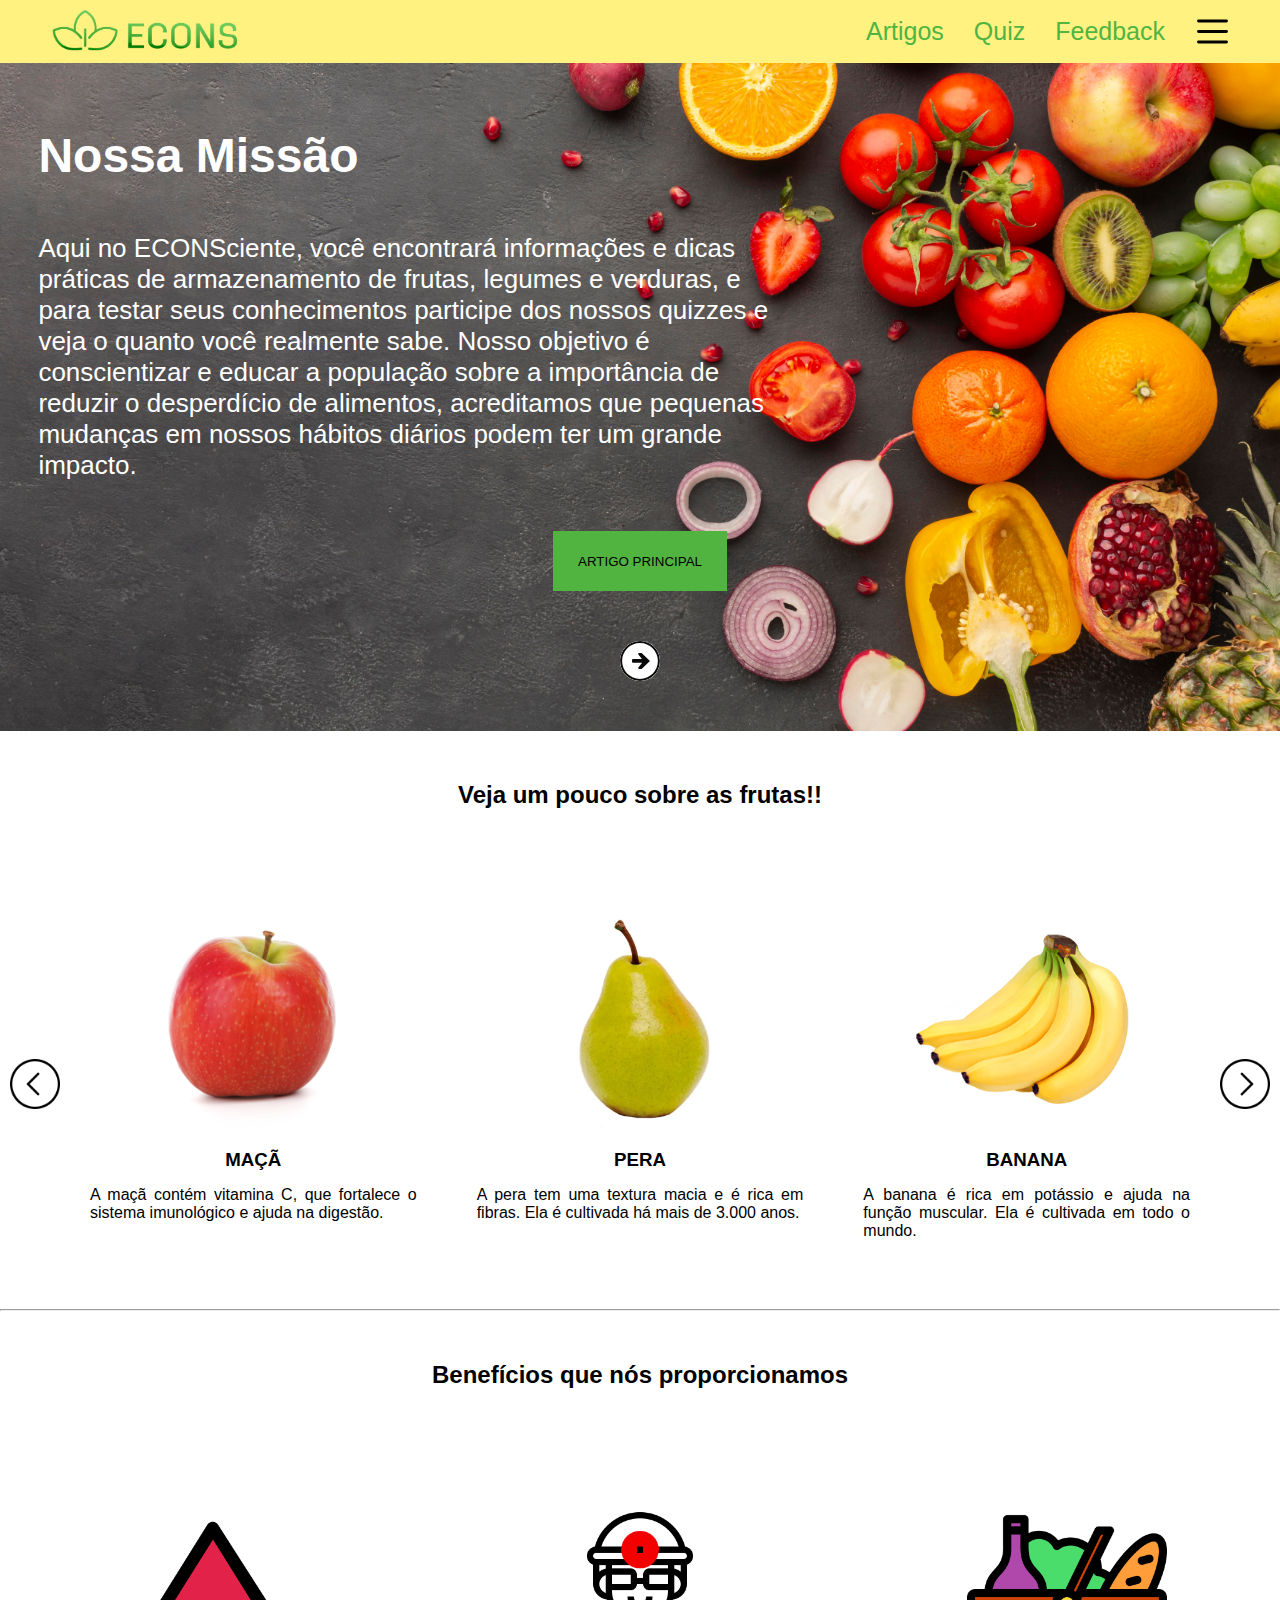
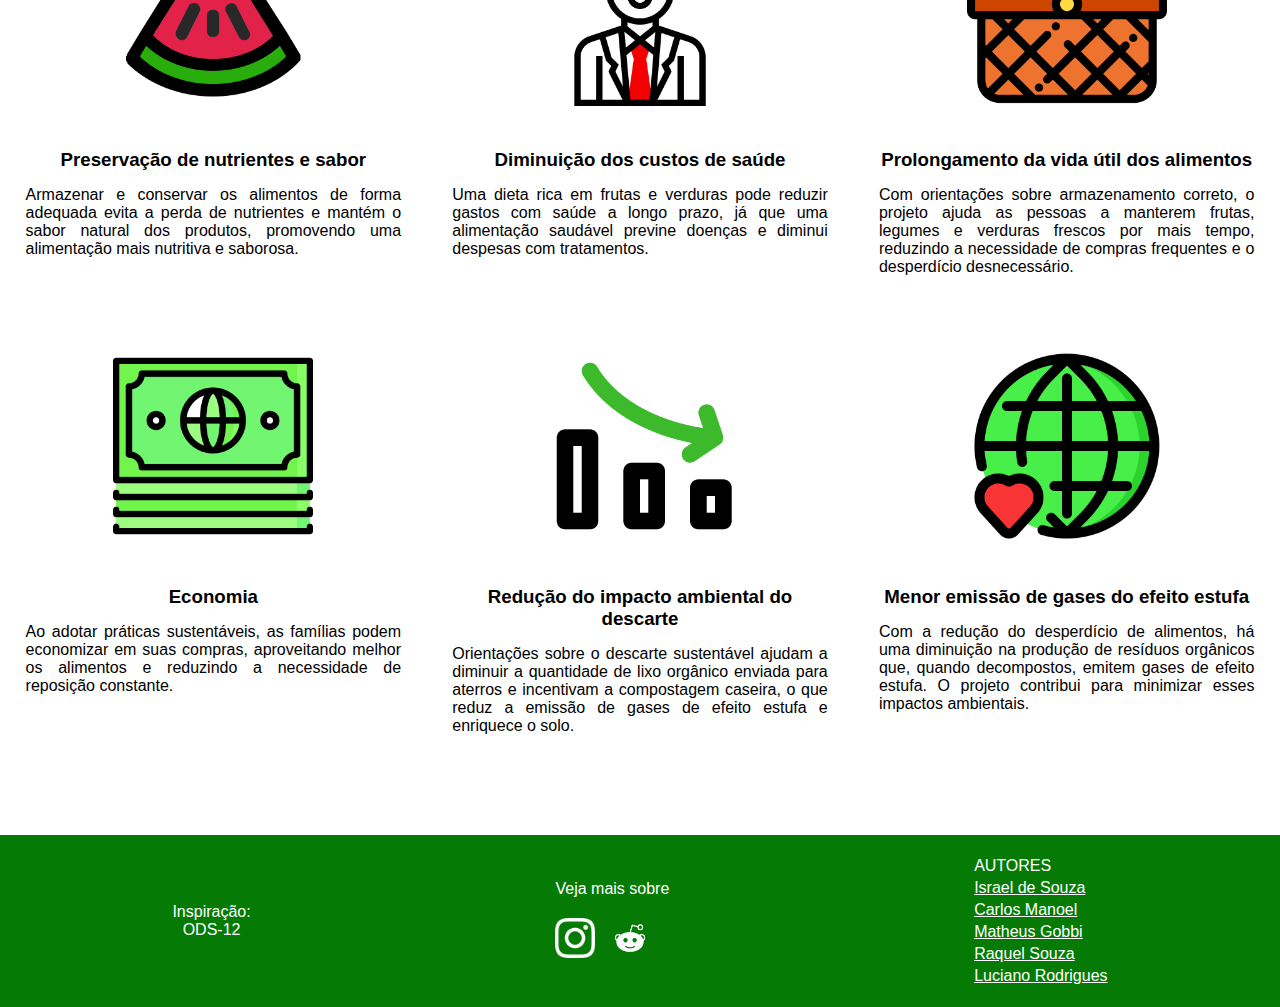
==== commit 478f6289: "[chore] responsivo" ====
--- a/index.html
+++ b/index.html
@@ -3,11 +3,12 @@
 
 <head>
     <link rel="shortcut icon" type="imagex/png" href="./assets/img/icone-logo.ico">
-    
+
     <meta charset="UTF-8">
     <meta name="viewport" content="width=device-width, initial-scale=1.0">
     <title>ECONS</title>
 
+    <link rel="stylesheet" href="./assets/style/index.css">
     <link rel="stylesheet" href="./assets/style/mainintro.css">
     <link rel="stylesheet" href="./assets/style/pontos-positivos.css">
     <link rel="stylesheet" href="./assets/style/carrossel.css">
@@ -27,9 +28,9 @@
         <div>
             <nav>
                 <ul>
-                    <li><a href="./artigo.html">Artigos</a></li>
-                    <li><a href="./quiz.html">Quiz</a></li>
-                    <li><a href="./feedback.html">Feedback</a></li>
+                    <li class="nav-list-item"><a href="./artigo.html">Artigos</a></li>
+                    <li class="nav-list-item"><a href="./quiz.html">Quiz</a></li>
+                    <li class="nav-list-item"><a href="./feedback.html">Feedback</a></li>
 
                     <li class="menu-hamb">
                         <svg xmlns="http://www.w3.org/2000/svg" x="0px" y="0px" id="menu-hamb" viewBox="0 0 50 50"
@@ -48,8 +49,26 @@
 
     <aside id="barraLateral">
         <nav>
-            <p>Veja nosso catálogo completo de</p>
+            <p id="veja-catalogo-menu-hamb">Veja nosso catálogo completo de</p>
             <ol>
+
+                <a href="./artigo.html">
+                    <li class="nav-list-item-aside">
+                        Artigos
+                    </li>
+                </a>
+
+                <a href="./quiz.html">
+                    <li class="nav-list-item-aside">
+                        Quiz
+                    </li>
+                </a>
+
+                <a href="./feedback.html">
+                    <li class="nav-list-item-aside">
+                        Feedback
+                    </li>
+                </a>
                 <a href="./frutas.html" target="_self">
                     <li>Frutas</li>
                 </a>
@@ -93,7 +112,7 @@
 
         <!-- B O T O E S -->
         <div id="intro-btn-navegacao">
-            <svg class="none" version="1.1" id="icon1" xmlns="http://www.w3.org/2000/svg" x="0" y="0"
+            <svg class="display-none" version="1.1" id="icon1" xmlns="http://www.w3.org/2000/svg" x="0" y="0"
                 viewBox="0 0 128 128" style="enable-background:new 0 0 128 128" xml:space="preserve"
                 onclick="mudarFundoPrincipal(1)">
                 <path class="st2"
@@ -383,7 +402,7 @@
         Benefícios que nós proporcionamos
     </h2>
 
-    <section>
+    <section id="section-pontos-positivos">
 
         <div class="pontos-positivos">
             <div class="box">
@@ -396,8 +415,8 @@
             </div>
 
             <div class="box">
-                <div class="box-content"><img src="./assets/img/index/doctor-human-svgrepo-com.png" alt=""
-                        srcset=""></div>
+                <div class="box-content"><img src="./assets/img/index/doctor-human-svgrepo-com.png" alt="" srcset="">
+                </div>
                 <h3>Diminuição dos custos de saúde</h3>
                 <p>Uma dieta rica em frutas e verduras pode reduzir gastos com saúde a longo prazo, já que uma
                     alimentação saudável previne doenças e diminui despesas com tratamentos.</p>
@@ -414,8 +433,7 @@
             </div>
 
             <div class="box">
-                <div class="box-content"><img src="./assets/img/index/economy-svgrepo-com.png" alt=""
-                        srcset=""></div>
+                <div class="box-content"><img src="./assets/img/index/economy-svgrepo-com.png" alt="" srcset=""></div>
                 <h3>Economia</h3>
                 <p>Ao adotar práticas sustentáveis, as famílias podem economizar em suas compras, aproveitando melhor os
                     alimentos e reduzindo a necessidade de reposição constante.</p>
@@ -433,8 +451,8 @@
 
             <div class="box">
                 <div class="box-content">
-                    <img src="./assets/img/index/enviroment-green-love-planet-save-world-svgrepo-com.png"
-                        alt="" srcset="">
+                    <img src="./assets/img/index/enviroment-green-love-planet-save-world-svgrepo-com.png" alt=""
+                        srcset="">
                 </div>
                 <h3>Menor emissão de gases do efeito estufa</h3>
                 <p>Com a redução do desperdício de alimentos, há uma diminuição na produção de resíduos orgânicos que,
--- a/assets/style/index.css
+++ b/assets/style/index.css
@@ -0,0 +1,11 @@
+/* estilo global */
+
+* {
+    margin: 0;
+    padding: 0;
+    font-family: Arial, sans-serif;
+}
+
+.display-none{
+    display: none;
+}--- a/assets/style/mainintro.css
+++ b/assets/style/mainintro.css
@@ -11,7 +11,6 @@
     background-size: cover;
     background-repeat: no-repeat;
     width: 100%;
-    height: 800px;
 }
 
 .intro-info {
@@ -34,15 +33,20 @@
 
 p#missao{
     max-width: 750px;
+    font-size: 26px;
 }
 
 .intro-info button {
     margin-left: 3%;
-    width: 300px;
+    margin: 0 auto;
+    text-align: center;
+    padding: 0 25px;
     height: 60px;
     background-color: #51b441;
     border: 0;
     transition: .8s;
+    display: flex;
+    align-items: center;
 }
 
 .intro-info button:hover {
@@ -52,28 +56,61 @@
     font-size: 20px;
 }
 
-#intro-visao{
-    padding-top: 4px;
+.intro-info a{
+    color: black;
+    text-decoration: none;
+    margin: auto;
+    text-align: center;
+}
+
+#pretencao{
+    font-size: 26px;
 }
 
 #intro-btn-navegacao {
-    padding-top: 100px;
+    padding-top: 50px;
     display: flex;
     justify-content: center;
     align-items: flex-end;
     text-align: center;
+}
 
-    & svg {
-        margin: 0 20px;
-        border: none;
-        border-radius: 50%;
-        background-color: white;
-        height: 40px;
-        width: 40px;
+#intro-btn-navegacao svg{
+    margin: 0 20px;
+    border: none;
+    border-radius: 50%;
+    background-color: white;
+    height: 40px;
+    width: 40px;
+    margin-bottom: 50px;
+}
+
+#intro-btn-navegacao button:hover{
+    cursor: pointer;
+}
+
+@media (max-width: 780px) {
+    .intro-info h1 {
+        text-align: center;
+        letter-spacing: 2px;
+        padding: 100px 2% 0 2%;
     }
 
-    & button:hover {
-        cursor: pointer;
+    .intro-info p{
+        text-align: justify;
+        padding: 0 3% 0 3%;
+        margin: 0;
+    }
+
+    .intro-info button {
+        text-align: center;
+        margin-top: 20px;
+        
     }
 }
 
+@media (max-width: 610px) {
+    .intro .intro-info p#missao, p#pretencao {
+        font-size: 25px;
+    }
+}--- a/assets/style/header.css
+++ b/assets/style/header.css
@@ -1,7 +1,5 @@
-* {
-    margin: 0;
-    padding: 0;
-    font-family: Arial, sans-serif;
+.nav-list-item-aside{
+    display: none;
 }
 
 .header {
@@ -82,4 +80,18 @@
 #barraLateral ol li:hover {
     background-color: #faea54f9;
     transition: .2s;
+}
+
+@media(max-width: 780px){
+    .nav-list-item{
+        display: none;
+    }
+
+    #veja-catalogo-menu-hamb{
+        display: none
+    }
+
+    .nav-list-item-aside{
+        display: block;
+    }
 }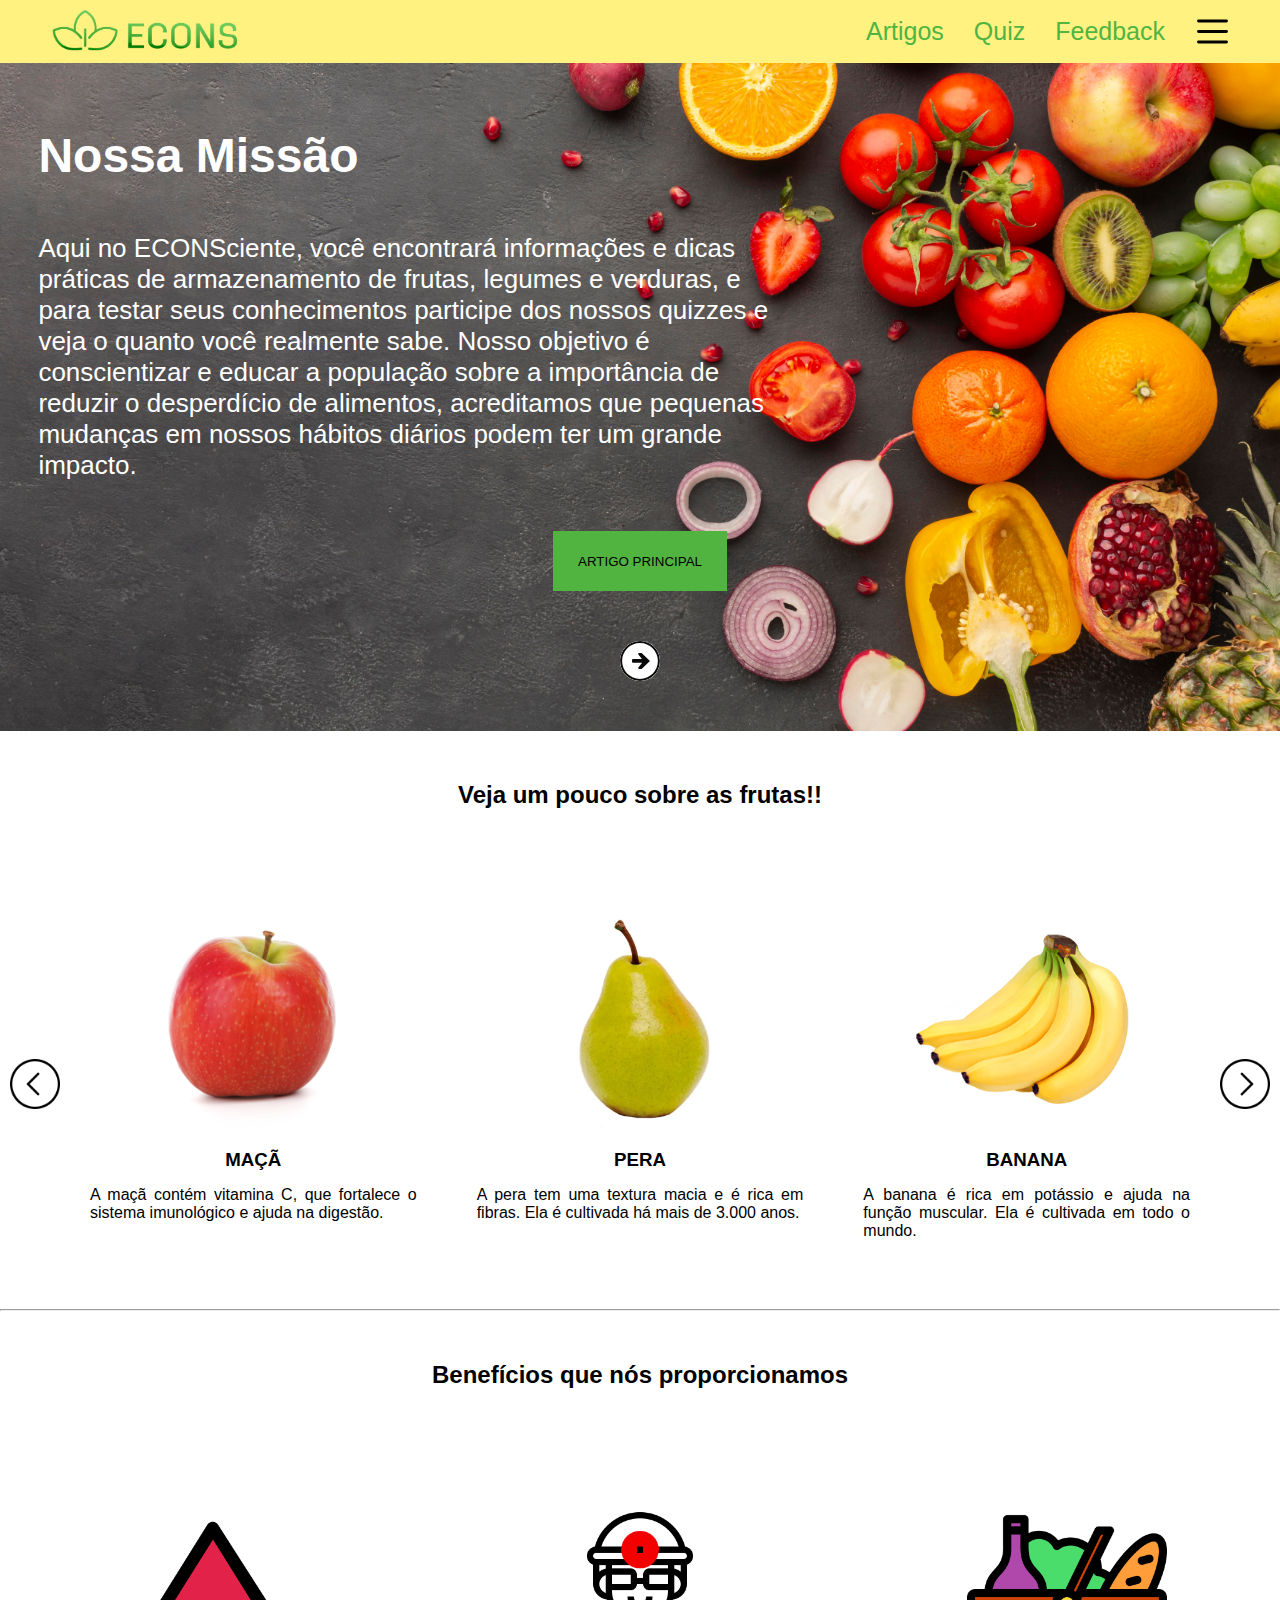
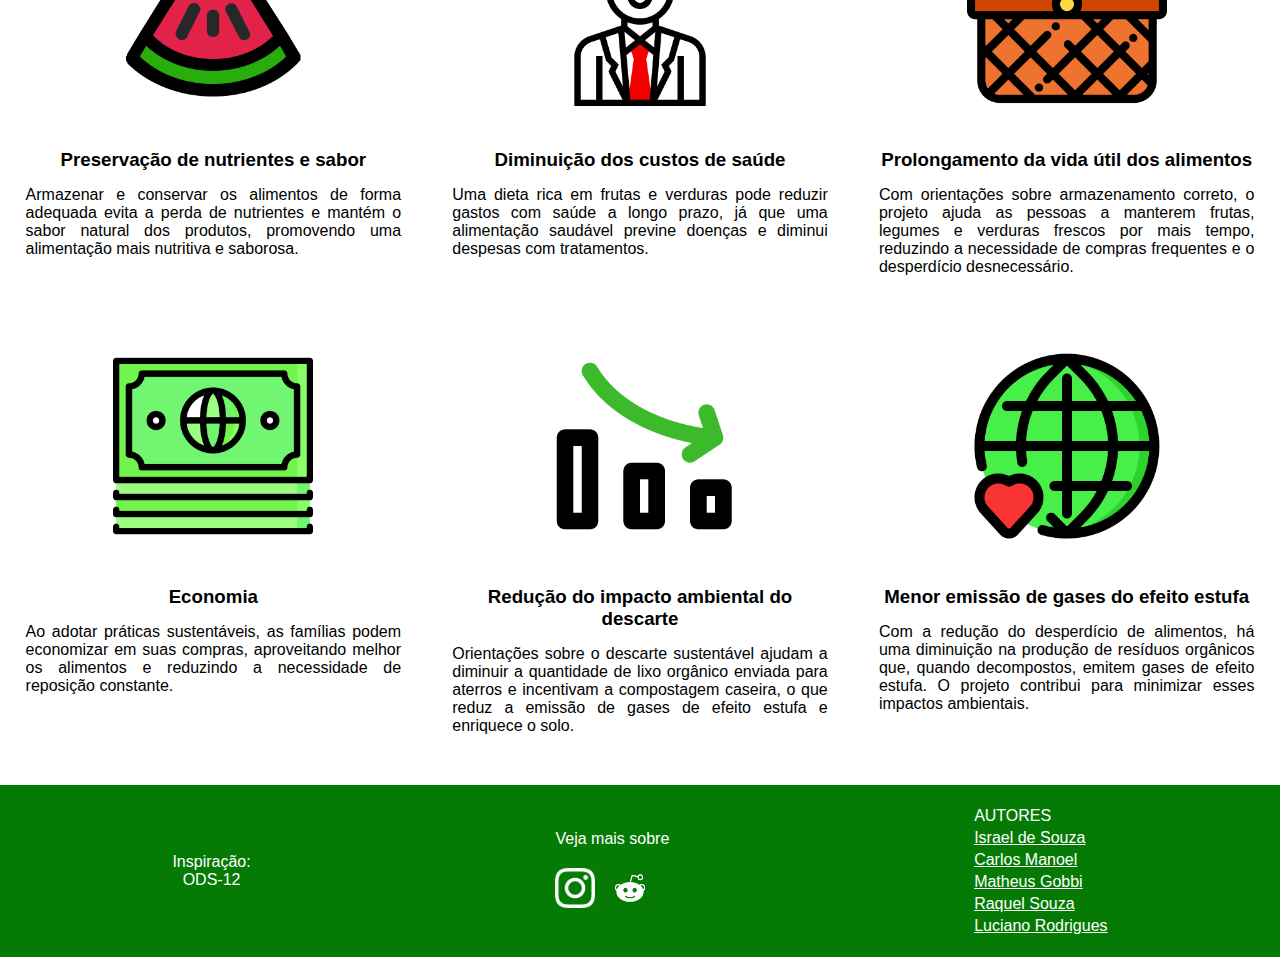
==== commit 57ac6fdb: "[chore] meta tags" ====
--- a/index.html
+++ b/index.html
@@ -3,6 +3,9 @@
 
 <head>
     <link rel="shortcut icon" type="imagex/png" href="./assets/img/icone-logo.ico">
+
+    <meta name="keywords" content="Frutas, Legumes, Verduras, alimento, desperdício" />
+    <meta name="description" content="O website ECONSiente tem como objetivo conscientizar e educar a população sobre a importância de reduzir o desperdício de alimentos, acreditamos que pequenas mudanças em nossos hábitos diários podem ter um grande impacto." />
 
     <meta charset="UTF-8">
     <meta name="viewport" content="width=device-width, initial-scale=1.0">
--- a/assets/style/pontos-positivos.css
+++ b/assets/style/pontos-positivos.css
@@ -1,8 +1,13 @@
+#section-pontos-positivos{
+    padding-bottom: 50px;
+}
+
 .pontos-positivos {
     display: flex;
     flex-wrap: wrap;
     justify-content: space-between;
     padding-top: 50px;
+
 }
 
 .box {
--- a/assets/style/carrossel.css
+++ b/assets/style/carrossel.css
@@ -262,4 +262,11 @@
 
 #carrossel button:hover {
     cursor: pointer;
+}
+
+@media(max-width: 780px){
+    #carrossel{
+        display: none
+    }
+
 }--- a/assets/style/rodape.css
+++ b/assets/style/rodape.css
@@ -10,7 +10,6 @@
     background-color: #057b05;
     color: white;
     padding: 20px;
-    margin-top: 100px;
 }
 
 .rodape li {
